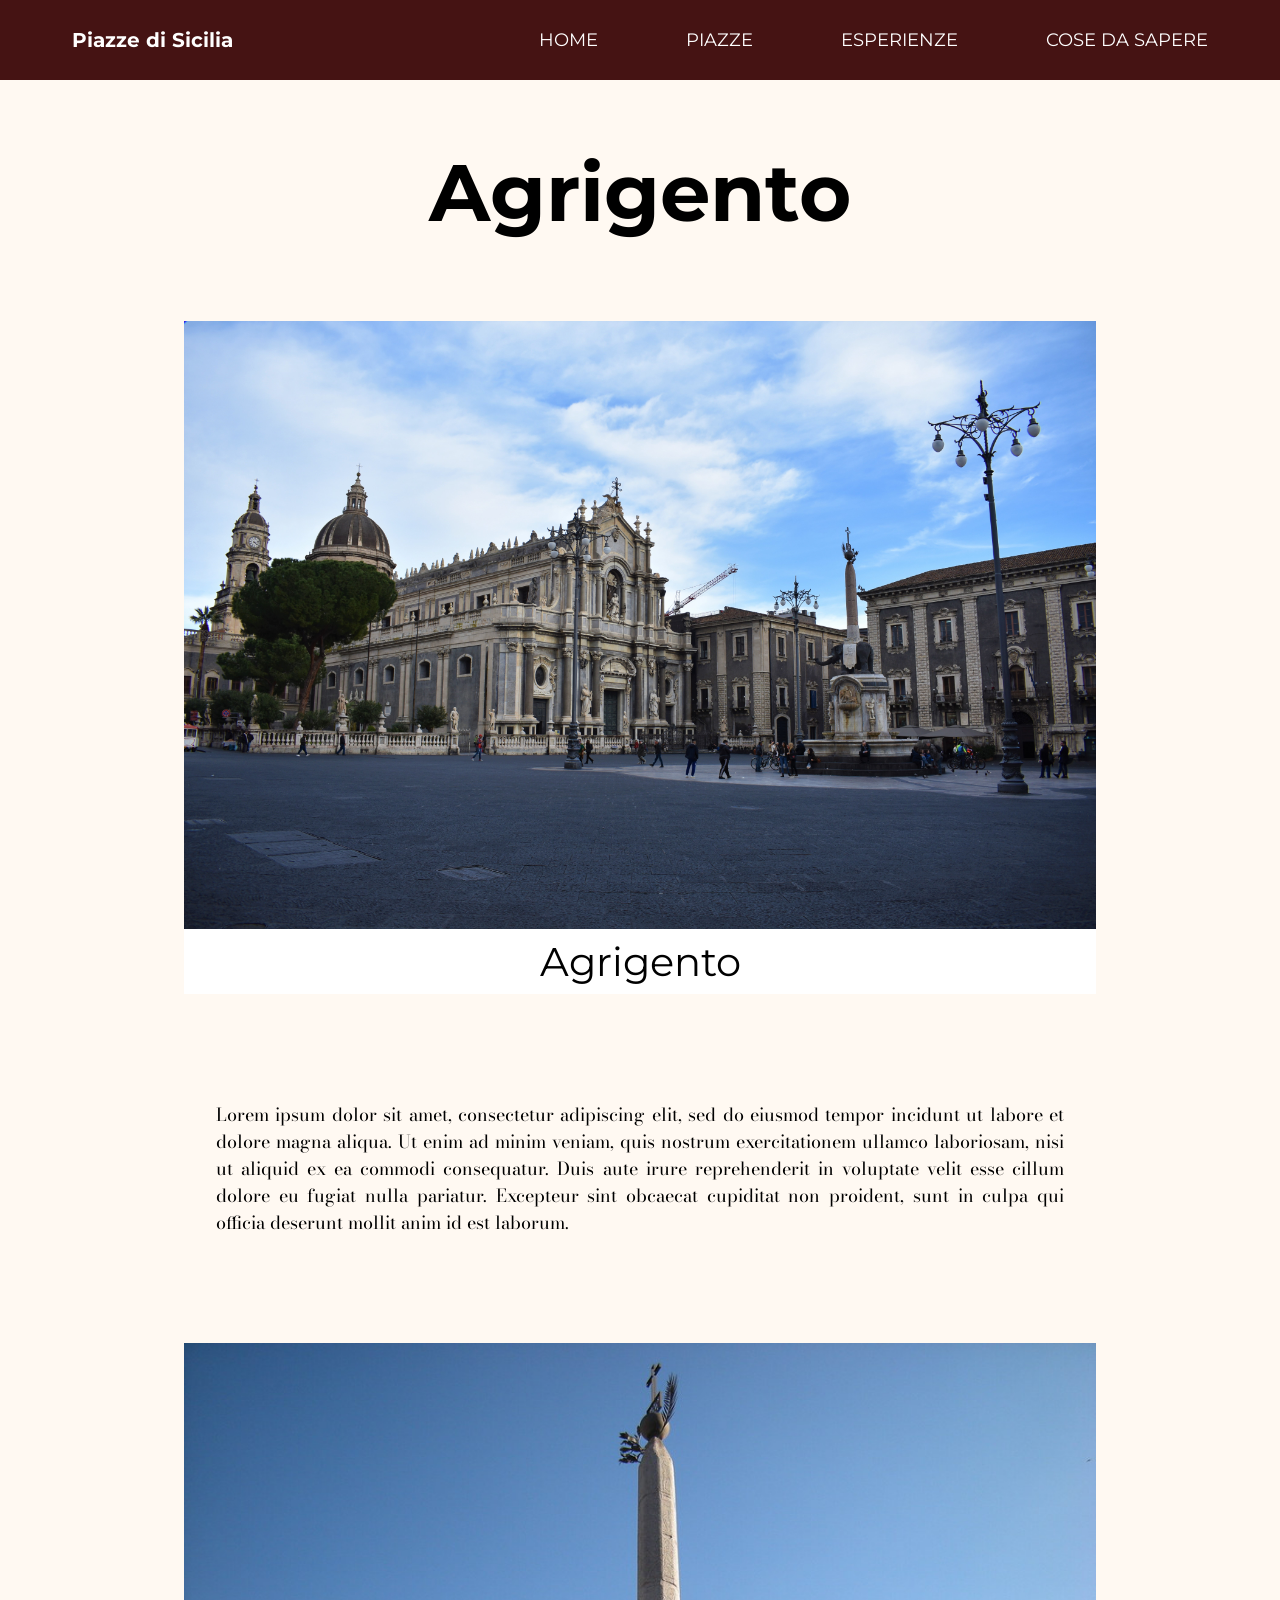
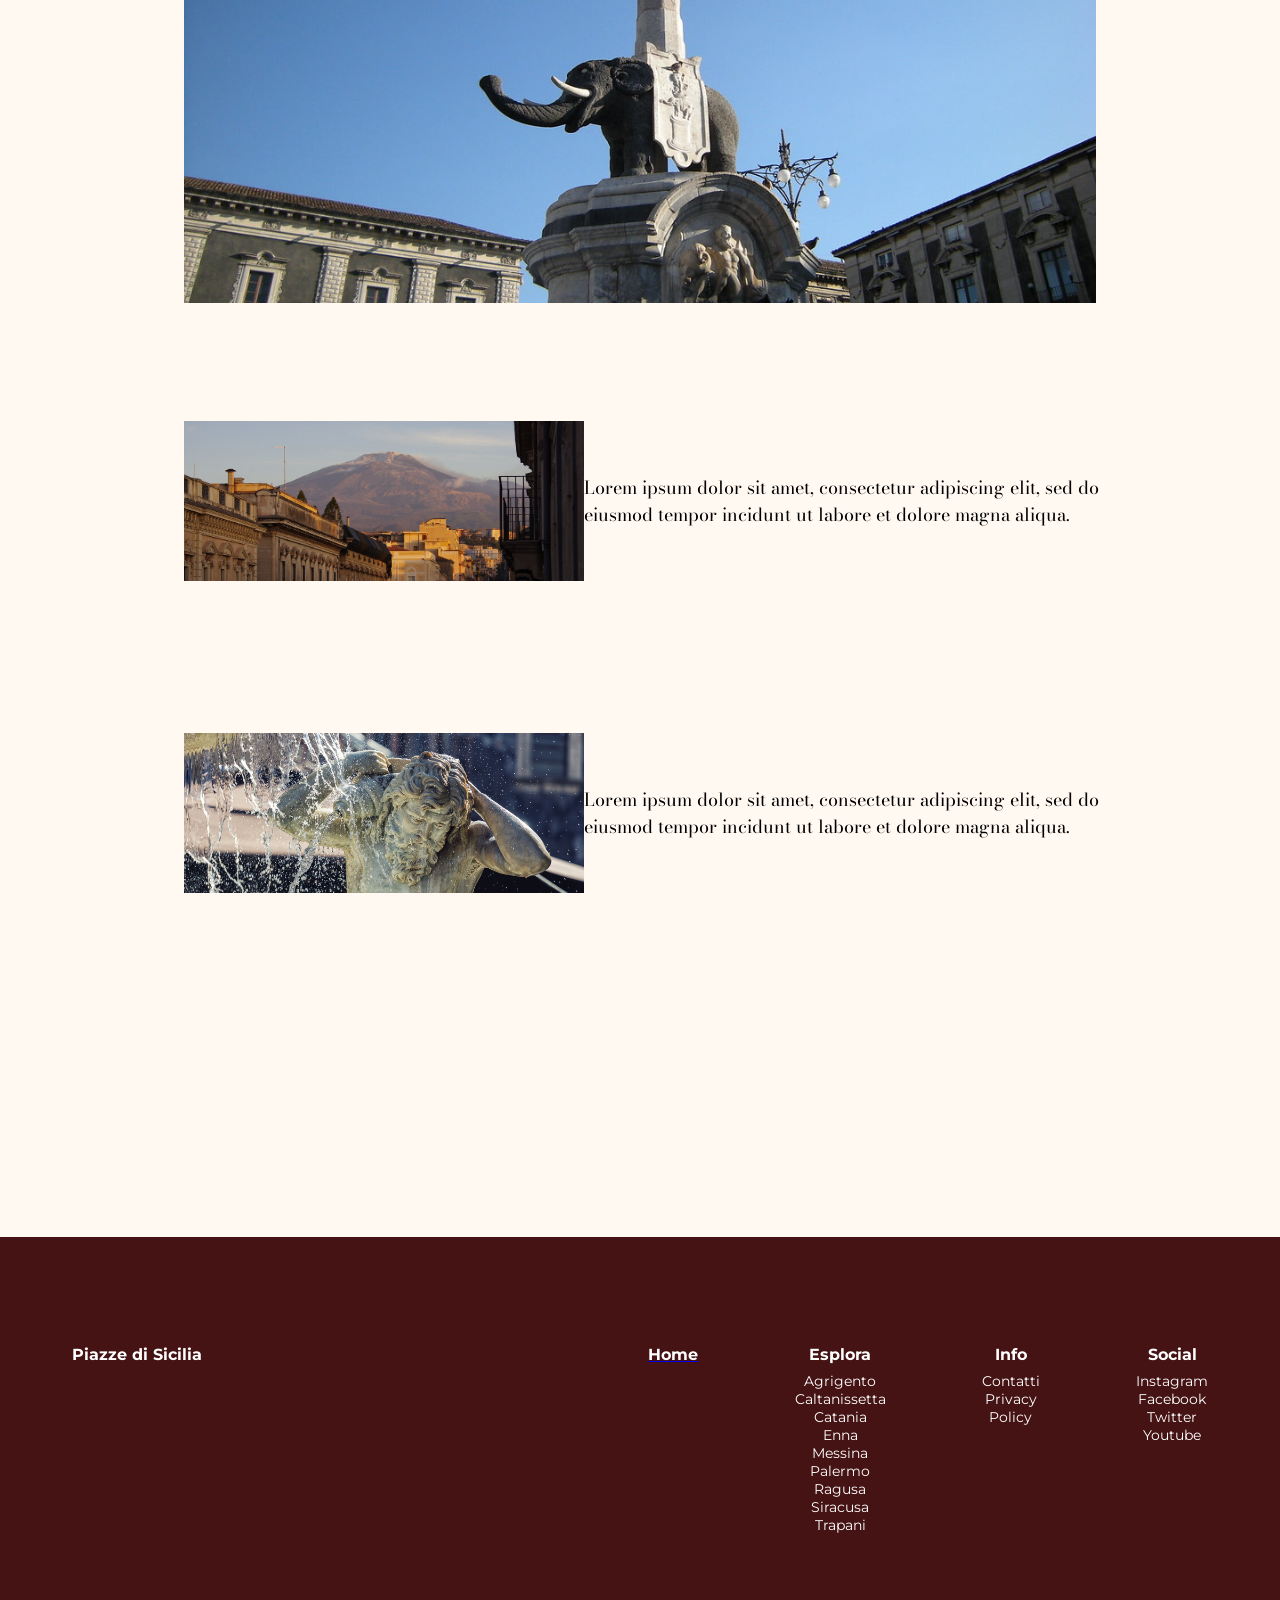
==== Agrigento.html @ 64ecc5dc "Initial commit" ====
<!DOCTYPE html>
<html lang="en">
<head>
    <meta charset="UTF-8">
    <meta name="viewport" content="width=device-width, initial-scale=1.0">
    <title>Esercizio</title>
    <link rel="stylesheet" href="css/style.css">
    <link rel="preconnect" href="https://fonts.googleapis.com">
    <link rel="preconnect" href="https://fonts.gstatic.com" crossorigin>
    <link href="https://fonts.googleapis.com/css2?family=Montserrat:ital,wght@0,100..900;1,100..900&display=swap" rel="stylesheet">
    <link rel="preconnect" href="https://fonts.googleapis.com">
    <link rel="preconnect" href="https://fonts.gstatic.com" crossorigin>
    <link href="https://fonts.googleapis.com/css2?family=Bodoni+Moda:ital,opsz,wght@0,6..96,400..900;1,6..96,400..900&family=Montserrat:ital,wght@0,100..900;1,100..900&display=swap" rel="stylesheet">
    
</nav>
</head>
<body>
    <header>
        <h6>Piazze di Sicilia</h6>
        <nav>
            <ul>
                <li><a href="">Home</a></li>
                <li><a href="Piazze.html">Piazze</a></li>
                <li><a href="Esperienze.html">Esperienze</a></li>
                <li><a href="Cose_da_sapere.html">Cose da sapere</a></li>
            </ul>
        </nav>
    </header>
    <main>
        <section class="titolohome">
            <h1>Agrigento</h1>
        </section>

        <section class="cardgrande">
            <div class="cardg">
                <img src="img/commons/catania/Piazza_Duomo_Catania_-_2020.jpg" alt="">
                <h3>Agrigento</h3>
            </div>
        </section>

        <section class="paragrafo">
            <div>
                <p>Lorem ipsum dolor sit amet, consectetur adipiscing elit, sed do eiusmod tempor incidunt ut labore et dolore magna aliqua. Ut enim ad minim veniam, quis nostrum exercitationem ullamco laboriosam, nisi ut aliquid ex ea commodi consequatur. Duis aute irure reprehenderit in voluptate velit esse cillum dolore eu fugiat nulla pariatur. Excepteur sint obcaecat cupiditat non proident, sunt in culpa qui officia deserunt mollit anim id est laborum.</p>
            </div>
        </section>

        <section class="fotogrande"> 
            <div class="fotog">
                <img src="img/commons/catania/3759137423_9257f991a6_b.jpg" alt="">
            </div>
        </section>

        

        <section class="content">
            <div class="piece">
                <div class="image-container">
                    <img src="img/commons/catania/8171803495_09d1ea9f90_b.jpg" alt="">
                </div>
                <p>Lorem ipsum dolor sit amet, consectetur adipiscing elit, sed do eiusmod tempor incidunt ut labore et dolore magna aliqua. </p>
            </div>
            <div class="piece">
                <div class="image-container">
                    <img src="img/commons/catania/Fontana_dell'Amenano_-_Dettaglio.jpg" alt="">
                </div>
                <p>Lorem ipsum dolor sit amet, consectetur adipiscing elit, sed do eiusmod tempor incidunt ut labore et dolore magna aliqua. </p>
            </div>
            
        </section>


         
        
        

    </main>
    

    <footer>
        <h5 class="title">Piazze di Sicilia</h5>
        
        <div class="footer-col">
         <a href="index.html"> <h5>Home</h5> </a>
        </div>
        
            <div class="footer-col">
            <h5>Esplora</h5>
            <ul>
                <li><a href="Agrigento.html">Agrigento</a></li>
                <li><a href="Caltanissetta.html">Caltanissetta</a></li>
                <li><a href="Catania.html">Catania</a></li>
                <li><a href="Enna.html">Enna</a></li>
                <li><a href="Messina.html">Messina</a></li>
                <li><a href="Palermo.html">Palermo</a></li>
                <li><a href="Ragusa.html">Ragusa</a></li>
                <li><a href="Siracusa.html">Siracusa</a></li>
                <li><a href="Trapani.html">Trapani</a></li>
                
            </ul>
            </div>

            <div class="footer-col">
            <h5>Info</h5>
            <ul>
                <li><a href="#">Contatti</a></li>
                <li><a href="#">Privacy</a></li>
                <li><a href="#">Policy</a></li>
                
            </ul>
            </div>

            <div class="footer-col">
            <h5>Social</h5>
            <ul>
                <li><a href="#">Instagram</a></li>
                <li><a href="#">Facebook</a></li>
                <li><a href="#">Twitter</a></li>
                <li><a href="#">Youtube</a></li>
            </ul>
            </div>
    </footer>
</body>
</html>
---- css/style.css ----
html {
		box-sizing: border-box; 
}

body{
    background-color: #FFF9F2;
    margin: 0;
    font-family: "Montserrat", sans-serif;
    font-optical-sizing: auto;
    font-style: normal;
}

h1, h2, h3, h4, h5, h6, p, ul, ol {
    margin: 0;
    padding: 0;
}

img {
    max-width: 100%;
    display: block;
}

.contenitore {
	max-width: 1100px; 
	margin: 0 auto; 
}

p{
  font-family: "Bodoni Moda", serif;
  font-weight: normal;
  font-size: 18px;
}

header{
    background-color: #451313;
    color: #ffffff;
    text-decoration: none;
    justify-content: space-between;
    display: flex;
    align-content: center;
    padding-right: 72px;
    text-transform: uppercase;
    font-size: 18px;
    height: 80px;
    
}

header h6 {
    padding-left: 72px;
    text-transform: none ;
    font-weight: bold;
    display:flex;
    align-items:center;
    font-size: 20px;
    
    
}


nav{
  display:flex;
  align-items:center;
  justify-content:space-between;
  
}

nav ul{
  display:flex;
  list-style:none;
  gap: 88px;
}

nav ul li a{
  text-decoration:none;
  color:#ffffff;
}

main{
  padding-left: 184px ;
  padding-right: 184px;
  padding-bottom: 172px ;
  max-width: 1100px; 

}


h1{
    max-width: 100%;
    margin: auto;
    font-weight: bold;
    font-size: 80px;
    text-align: center;
    padding-top: 64px;
    padding-bottom: 80px;
}




section.foto{
  display:flex;
  justify-content:center;
  padding-bottom: 172px;
}

.slider{
  width:1072px;
  height:560px;
  overflow:hidden;
}

.slides{
  display:flex;
  width:9648px; /* 1072 × 9 immagini */
  animation: slide 36s infinite; 
}

.slides img{
  width:1072px;
  height:560px;
  object-fit: cover;
}

@keyframes slide{
  0% {transform:translateX(0);}
  11.11% {transform:translateX(-1072px);}
  22.22% {transform:translateX(-2144px);}
  33.33% {transform:translateX(-3216px);}
  44.44% {transform:translateX(-4288px);}
  55.55% {transform:translateX(-5360px);}
  66.66% {transform:translateX(-6432px);}
  77.77% {transform:translateX(-7504px);}
  88.88% {transform:translateX(-8576px);}
  100% {transform:translateX(0);}
}

.info{
  display: flex;
  justify-content: space-between;
}
.btn-scopri {
    display: inline-block;
    padding: 14px 28px;
    background-color: #1ABECC; 
    color: #ffffff;            
    text-decoration: none;     
    text-transform: uppercase;
    font-weight: 300;
    font-size: 20px;
    letter-spacing: 1px;
    transition: all 0.3s ease; /* Rende il passaggio del mouse fluido */
    border: 2px solid #1ABECC;
    
}


.btn-scopri:hover {
    background-color: transparent;
    color: #1ABECC;
    font-weight: 500;
    
}

.info h1{
  font-size: 48px;
  padding-bottom: 32px;
}

h2 {
  font-size: 48px;
}

.grid{
  display: grid;
  grid-template-columns: 1fr 1fr;
  gap: 152px;
  margin: 0 auto;
  padding-top: 118px;
  padding-bottom: 172px ;
  
}

.card img{
  width: 480px;
  height: 240px;
  object-fit: cover;
}





h3{
  background-color: #FFF;
  font-size: 24px;
  font-weight: 400;
  font-size: 40px;
  margin: 0;
  padding: 8px;
  text-align: center;
  max-width: 480;
  
}
h3:hover{
  text-decoration-line: underline;
  color: #1ABECC;
}







.content{
  display: grid;
  grid-template-columns: 1fr;
  gap: 152px;
  margin: 0;
  padding-top: 118px;
  padding-bottom: 172px ;
  
}

.content img{
  width: 100%;
  height: 100%;
  object-fit: cover;
  height: 160px;
  width: 400px;
  
  
}

.piece{
  display: flex;
  justify-content: space-between;
  width: 100%;
  margin: 0 auto;
  
  
}

.piece p{
  width: 560px;
  height: 160px;
  align-content: center;
  
}


.image-container {
    width: 400px;
    height: 160px;
    background-color:#1ABECC;
    overflow: hidden;
    position: relative;
}

.image-container img {
    width: 100%;
    height: 100%;
    object-fit: cover;
    transition: opacity 0.4s ease;
    object-position:80% 20%;
}


.image-container:hover img {
    opacity: 0.5; 
}





h4:hover{
  text-decoration-line: underline;
  color: #1ABECC;
}

.icons{
  display: flex;
  gap: 152px;
  margin: 0 auto;
  padding-top: 32px;
  padding-bottom: 208px;
  

}
.block img{
  width: 100%;
  height: 100%;
  object-fit:contain;
  
  
}

.block{
  height: 240px;
  place-items: center;
  margin: auto;
  
}


.block h4 {
  width:176px;
  font-size: 20px;
  padding-bottom: 21px;
  text-align: center;
}

.block p{
  width: 176px;
  text-align: justify;
}





footer{
  margin: 0;
  text-align: center;
  background-color: #451313;
  text-decoration:none;
  color:#ffffff;
  font-family: "Montserrat", sans-serif;
  font-size: 14px;
  display: flex;
  align-items: center;
  justify-content: space-between;
  padding-top: 108px;
  padding-bottom: 208px;
  align-items: flex-start;
  padding-left: 72px ;
  padding-right: 72px;
  padding-bottom: 172px ;
  

}

.title{
  padding-right: 350px;
}
  
footer h5{
  font-size: 16px;
  font-weight: bold;
  padding-bottom: 8px;
  
  
}

 
 footer ul {
  list-style: none;
  
 } 

footer ul li a{
  color: #ffffff;
  text-decoration: none;
  list-style: none;
  gap: 88px;
  list-style: none;
  
  
}




h6:hover {
  text-decoration-color: #1ABECC;
  text-decoration-line: underline;
  color:#ffffff;
}

a:hover{
  text-decoration-color: #1ABECC;
  text-decoration-line: underline;
  color:#ffffff;
  
}







@media (max-width: 600px) {
    /* 1. Header: Mettiamo il titolo sopra il menu e riduciamo gli spazi */
    header {
        flex-direction: column;
        height: auto;
        padding: 20px;
        text-align: center;
    }
    
    h6{
      flex-direction: column;
        height: auto;
        padding: 20px;
        text-align: center;
        
    }

    nav{
      padding-top: 20px;
    }
    h1{
      font-size: 40px;
      
    }
    
    header h6 { padding: 0; margin-bottom: 15px; }
    
    nav ul { gap: 20px; justify-content: center; flex-wrap: wrap; }

    
    main {
        padding-left: 20px;
        padding-right: 20px;
    }

    /* 3. Slider: Riduciamo la dimensione per farlo entrare nello schermo */
      .slider{
  width: 500px;
  height: 240px;
  overflow:hidden;
}

.slides{
  display:flex;
  width:4500px; /* 1072 × 9 immagini */
  animation: slide 36s infinite; 
}

.slides img{
  width:500px;
  height:240px;
  object-fit: cover;
}

@keyframes slide{
  0% {transform:translateX(0);}
  11.11% {transform:translateX(-500px);}
  22.22% {transform:translateX(-1000px);}
  33.33% {transform:translateX(-1500px);}
  44.44% {transform:translateX(-2000px);}
  55.55% {transform:translateX(-2500px);}
  66.66% {transform:translateX(-3000px);}
  77.77% {transform:translateX(-3500px);}
  88.88% {transform:translateX(-4000px);}
  100% {transform:translateX(0);}
}


section.foto{
  display:flex;
  justify-content:center;
  padding-bottom: 88px;
}

    /* 4. Grid delle Card: Da 2 colonne a 1 colonna */
    .grid {
        grid-template-columns: 1fr;
        gap: 40px;
        padding: 40px 0;
        padding-bottom: 72px;
    }
    .card img { width: 100%; }

    /* 5. Sezione "Piece" (Immagine + Testo): Stack verticale */
    .piece {
        flex-direction: column;
        align-items: center;
        gap: 20px;
    }

    .piece p { 
      width: 100%; 
      height: auto; 
      text-align: justify; 
    }

    .image-container { 
      width: 100%; 
    }

    /* 6. Icons: Stack verticale */
    .icons {
        flex-direction: column;
        gap: 208px;
        padding-bottom: 72px;
    }

    /* 7. Footer: Stack verticale */
    footer {
        flex-direction: column;
        padding: 40px;
        gap: 30px;
        align-items: center;
    }
    .title { 
      padding-right: 0; 
    }

    .btn-scopri{
      padding: 8px;
      align-content: center;
      font-size: 12px;
      width: 148px;
      text-align: center;
      height: 20px;
      font-weight: 400;
      
      
    }

    .info{
      align-items: center;
    }

    .info h2{
      font-size: 24px;
    }
}



h2{
  padding-bottom: 0px;
}
.box{
  display: grid;
  grid-template-columns: 1fr 1fr 1fr;
  gap: 116px;
}

.container img{
  height: 280px;
  width: 280;
  object-fit: cover;
}


.gallery{
  display: grid;
  grid-template-columns: 1fr ;
  gap: 108px;
  margin: 0 auto;
  padding-top: 80px;
  padding-bottom: 172px ;
}



.photo img{
  width: 1072px;
  height: 440px;
  object-fit: cover;
}


.photo {
  width: 1072px;
}


.infoo h2{
padding-bottom: 80px;
}


.scatola{
  display: grid;
  grid-template-columns: 1fr 1fr ;
  gap: 116px;
  margin: 0 auto;
  padding-top: 80px;
  padding-bottom: 172px ;
  
}

.pezzi{
  width: 372px;
  
}

.pezzi img{
  width: 372px;
  height: 372px;
  object-fit: cover;
}





.halfcontent{
  display: grid;
  grid-template-columns: 1fr 1fr;
  gap: 152px;
  margin: 0;
  padding-top: 118px;
  padding-bottom: 172px ;
  
}

.halfcontent img{
  width: 100%;
  height: 100%;
  object-fit: cover;
  height: 160px;
  width: 200px;
  
  
}

.halfpiece{
  display: flex;
  justify-content: space-between;
  width: 100%;
  margin: 0 auto;
  width: 508px;
  
}

.halfpiece p{
  height: 160px;
  align-content: center;
  padding-left: 40px;
  }


  .iconsview{

  display: grid;
  grid-template-columns: 1fr;
  gap: 156px;
  margin: 0 auto;
  padding-top: 32px;
  padding-bottom: 172px;
  

}
.blockview img{
  width: 140px;
  object-fit:contain;
  
}



.blockview h4 {
  width:176px;
  font-size: 20px;
  padding-bottom: 24px;
  text-align: left;
}

.iconsview{
  max-width: 800px;      
    margin: 40px auto;
    
}



.lista{
  font-family: "Bodoni Moda", serif;
  font-weight: normal;
  font-size: 18px;
  text-align: justify;
  
}


.cardgrande{
  max-width: 1072px;
  align-items: center;
  align-content: center;
}

.cardg h3{
text-decoration: none;
text-decoration-line:none;
color: inherit;            
text-decoration: none;

}

.paragrafo{
  height: 221px;
  width: 848px;
 align-content: center;
 justify-content: center;
 text-align: justify;
 margin: 0 auto;
 padding-top: 64px;
 padding-bottom: 64px;
}

.fotog img{
  width: 1072px;
  height: 560px;
  align-items: center;
  align-content: center;
  object-fit: cover;
  object-position: top;
}

h5{
  text-decoration: none;
  color: white;
}
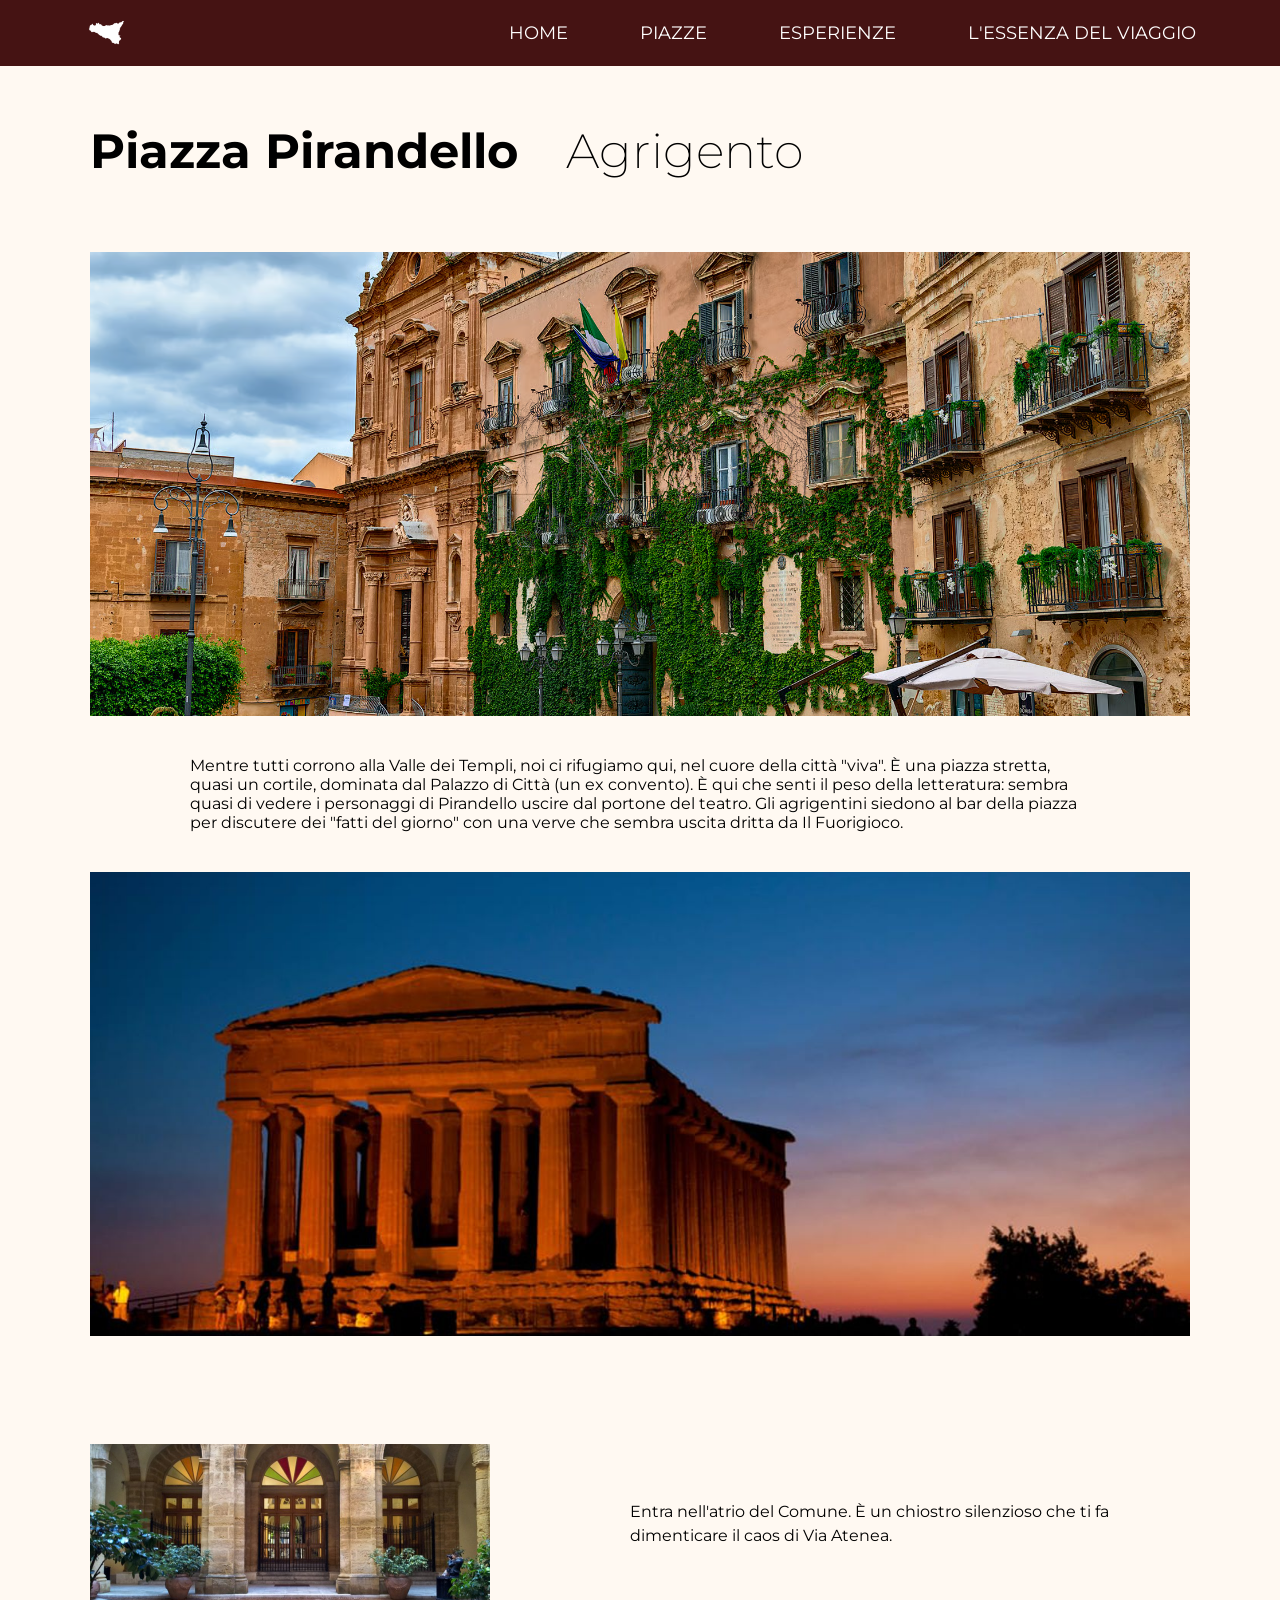
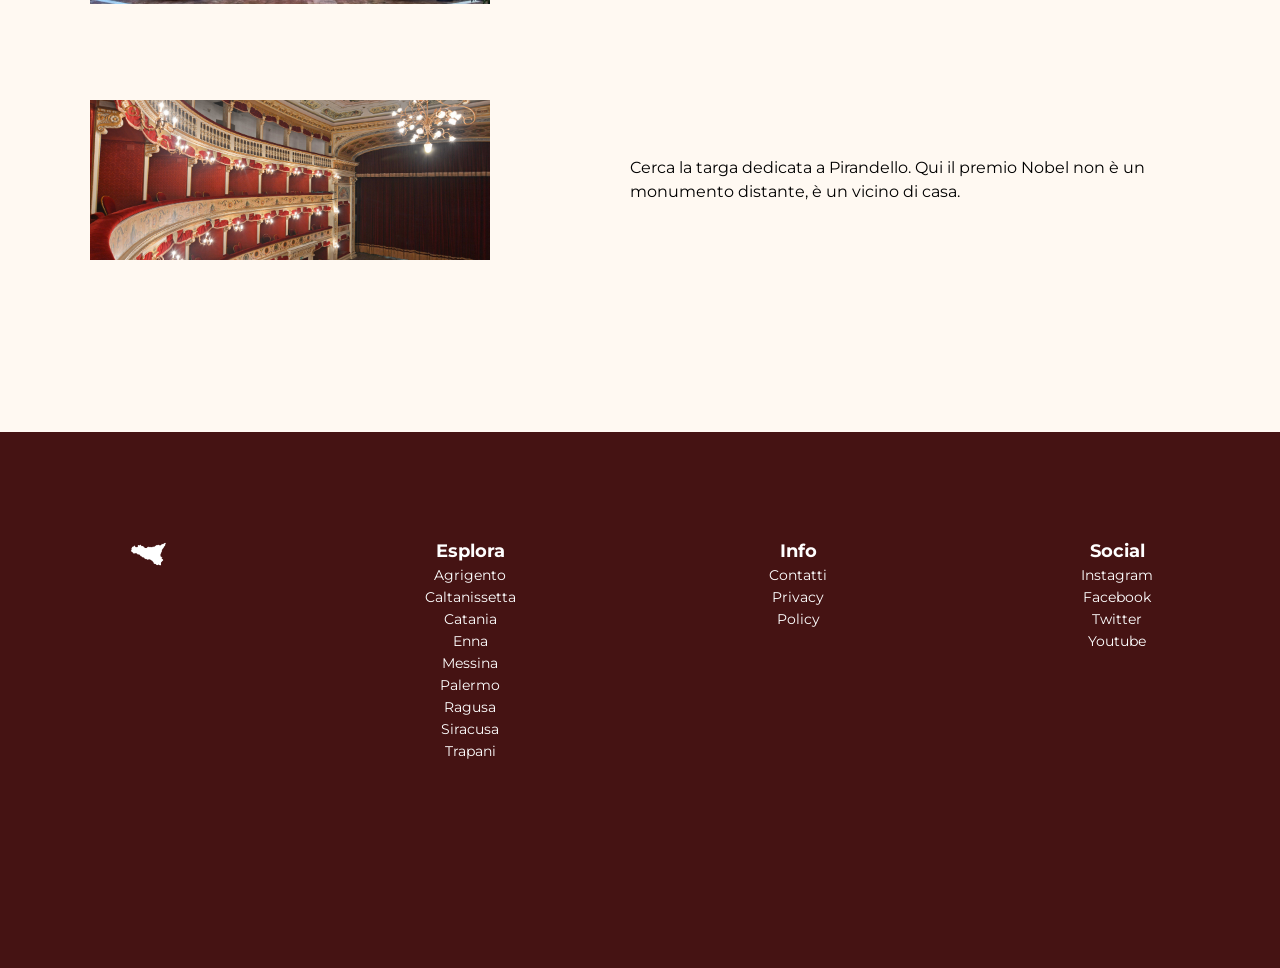
==== commit 9e467fac: "aggiorna" ====
--- a/Agrigento.html
+++ b/Agrigento.html
@@ -15,38 +15,50 @@
 </nav>
 </head>
 <body>
-    <header>
-        <h6>Piazze di Sicilia</h6>
-        <nav>
-            <ul>
-                <li><a href="">Home</a></li>
-                <li><a href="Piazze.html">Piazze</a></li>
-                <li><a href="Esperienze.html">Esperienze</a></li>
-                <li><a href="Cose_da_sapere.html">Cose da sapere</a></li>
-            </ul>
+  <header>
+        
+         <nav>
+        <ul class="navcontainer">
+            <li class="navgroup headertop">
+                <a href="index.html" class="logobox">
+                    <img src="img/icons/sicilia-mappa-regione-d-italia-illustrazione-vettoriale_601298-6686.jpg 1.png" alt="Logo">
+                </a>
+                <div class="lix">
+                    <a href="index.html">Home</a>
+                    <a href="Piazze.html">Piazze</a>
+                </div>
+            </li>
+
+            <li class="navgroup headerbottom">
+                <a href="Esperienze.html">Esperienze</a>
+                <a href="L'essenza_del_viaggio.html">L'essenza del viaggio</a>
+            </li>
+        </ul>
         </nav>
     </header>
+
     <main>
         <section class="titolohome">
-            <h1>Agrigento</h1>
+            <div class="princ"> <h3>Piazza Pirandello</h3> </div>
+            <div class="second"> <h3>Agrigento</h3> </div>
         </section>
 
         <section class="cardgrande">
             <div class="cardg">
-                <img src="img/commons/catania/Piazza_Duomo_Catania_-_2020.jpg" alt="">
-                <h3>Agrigento</h3>
+                <img src="img/private/agrigento/piazza-pirandello-italy.avif" alt="">
+                
             </div>
         </section>
 
         <section class="paragrafo">
             <div>
-                <p>Lorem ipsum dolor sit amet, consectetur adipiscing elit, sed do eiusmod tempor incidunt ut labore et dolore magna aliqua. Ut enim ad minim veniam, quis nostrum exercitationem ullamco laboriosam, nisi ut aliquid ex ea commodi consequatur. Duis aute irure reprehenderit in voluptate velit esse cillum dolore eu fugiat nulla pariatur. Excepteur sint obcaecat cupiditat non proident, sunt in culpa qui officia deserunt mollit anim id est laborum.</p>
+                <p> Mentre tutti corrono alla Valle dei Templi, noi ci rifugiamo qui, nel cuore della città "viva". È una piazza stretta, quasi un cortile, dominata dal Palazzo di Città (un ex convento). È qui che senti il peso della letteratura: sembra quasi di vedere i personaggi di Pirandello uscire dal portone del teatro. Gli agrigentini siedono al bar della piazza per discutere dei "fatti del giorno" con una verve che sembra uscita dritta da Il Fuorigioco.</p>
             </div>
         </section>
 
         <section class="fotogrande"> 
             <div class="fotog">
-                <img src="img/commons/catania/3759137423_9257f991a6_b.jpg" alt="">
+                <img src="img/private/agrigento/agrigentovalledeitempli145-U25515726515RsU-1440x752@IlSole24Ore-Web.jpg" alt="">
             </div>
         </section>
 
@@ -55,15 +67,15 @@
         <section class="content">
             <div class="piece">
                 <div class="image-container">
-                    <img src="img/commons/catania/8171803495_09d1ea9f90_b.jpg" alt="">
+                    <img src="img/private/agrigento/gy90k_Agrigento IngressoTeatro Pirandello.jpg" alt="">
                 </div>
-                <p>Lorem ipsum dolor sit amet, consectetur adipiscing elit, sed do eiusmod tempor incidunt ut labore et dolore magna aliqua. </p>
+                <p>Entra nell'atrio del Comune. È un chiostro silenzioso che ti fa dimenticare il caos di Via Atenea. </p>
             </div>
             <div class="piece">
                 <div class="image-container">
-                    <img src="img/commons/catania/Fontana_dell'Amenano_-_Dettaglio.jpg" alt="">
+                    <img src="img/private/agrigento/DSC_5040-Teatro-Pirandello.jpg" alt="">
                 </div>
-                <p>Lorem ipsum dolor sit amet, consectetur adipiscing elit, sed do eiusmod tempor incidunt ut labore et dolore magna aliqua. </p>
+                <p>Cerca la targa dedicata a Pirandello. Qui il premio Nobel non è un monumento distante, è un vicino di casa. </p>
             </div>
             
         </section>
@@ -76,14 +88,14 @@
     </main>
     
 
-    <footer>
-        <h5 class="title">Piazze di Sicilia</h5>
+     <footer>
+       
         
-        <div class="footer-col">
-         <a href="index.html"> <h5>Home</h5> </a>
+        <div class="footercol">
+        <a href="index.html"> <img src="img/icons/sicilia-mappa-regione-d-italia-illustrazione-vettoriale_601298-6686.jpg 1.png" alt=""></a>
         </div>
         
-            <div class="footer-col">
+            <div class="footercol">
             <h5>Esplora</h5>
             <ul>
                 <li><a href="Agrigento.html">Agrigento</a></li>
@@ -99,7 +111,7 @@
             </ul>
             </div>
 
-            <div class="footer-col">
+            <div class="footercol">
             <h5>Info</h5>
             <ul>
                 <li><a href="#">Contatti</a></li>
@@ -109,7 +121,7 @@
             </ul>
             </div>
 
-            <div class="footer-col">
+            <div class="footercol">
             <h5>Social</h5>
             <ul>
                 <li><a href="#">Instagram</a></li>
--- a/css/style.css
+++ b/css/style.css
@@ -1,14 +1,19 @@
+     
+
 html {
 		box-sizing: border-box; 
+    overscroll-behavior: none;
+    font-family: "Montserrat", sans-serif;
 }
 
 body{
     background-color: #FFF9F2;
     margin: 0;
-    font-family: "Montserrat", sans-serif;
     font-optical-sizing: auto;
     font-style: normal;
 }
+
+
 
 h1, h2, h3, h4, h5, h6, p, ul, ol {
     margin: 0;
@@ -26,61 +31,95 @@
 }
 
 p{
-  font-family: "Bodoni Moda", serif;
   font-weight: normal;
-  font-size: 18px;
+  font-size: 16px;
 }
 
 header{
-    background-color: #451313;
-    color: #ffffff;
-    text-decoration: none;
+   text-align: center;
+  background-color: #451313;
+  text-decoration:none;
+  color:#ffffff;
+  display: flex;
+  align-items: center;
+  justify-content: space-around;
+  margin: 0 auto;
+  padding: 18px;
+  position: sticky;
+  
+}
+
+.logobox{
+   margin-right: 308px;
+}
+
+.navcontainer {
+    display: flex;
+    align-items: center;
     justify-content: space-between;
+    list-style: none;
+    padding: 0;
+    gap: 72px;
+}
+
+.navgroup {
     display: flex;
-    align-content: center;
-    padding-right: 72px;
-    text-transform: uppercase;
-    font-size: 18px;
-    height: 80px;
-    
-}
-
-header h6 {
-    padding-left: 72px;
-    text-transform: none ;
-    font-weight: bold;
-    display:flex;
-    align-items:center;
-    font-size: 20px;
-    
-    
-}
-
-
-nav{
-  display:flex;
-  align-items:center;
-  justify-content:space-between;
-  
-}
-
-nav ul{
-  display:flex;
-  list-style:none;
-  gap: 88px;
+    align-items: center;
+    gap: 72px;
+}
+
+
+
+
+.lix{
+  display: flex;
+  gap: 72px;
 }
 
 nav ul li a{
   text-decoration:none;
   color:#ffffff;
-}
+  text-transform: uppercase;
+  font-size: 18px;
+  
+}
+
+header img{
+  width: 44px;
+  object-fit: contain;
+  
+}
+
+.logobox img{
+  gap: 356px;
+}
+
+header .logobox img {
+    width: 44px; 
+    height: auto;
+    
+}
+
+header .logobox:hover img {
+    
+    filter: brightness(0) invert(72%) sepia(85%) saturate(345%) hue-rotate(135deg) brightness(91%) contrast(88%);
+    cursor: pointer;
+}
+
+
+
+
 
 main{
-  padding-left: 184px ;
-  padding-right: 184px;
-  padding-bottom: 172px ;
+  margin: auto;
   max-width: 1100px; 
 
+}
+
+
+.titolohome{
+  padding-top: 56px;
+  padding-bottom: 72px;
 }
 
 
@@ -88,10 +127,10 @@
     max-width: 100%;
     margin: auto;
     font-weight: bold;
-    font-size: 80px;
+    font-size: 64px;
     text-align: center;
-    padding-top: 64px;
-    padding-bottom: 80px;
+    
+
 }
 
 
@@ -100,37 +139,37 @@
 section.foto{
   display:flex;
   justify-content:center;
-  padding-bottom: 172px;
+  padding-bottom: 108px;
 }
 
 .slider{
-  width:1072px;
-  height:560px;
+  width:1100px;
+  height:464px;
   overflow:hidden;
 }
 
 .slides{
   display:flex;
-  width:9648px; /* 1072 × 9 immagini */
+  width:9900px; /* 1072 × 9 immagini */
   animation: slide 36s infinite; 
 }
 
 .slides img{
-  width:1072px;
-  height:560px;
+  width:1100px;
+  height:464px;
   object-fit: cover;
 }
 
 @keyframes slide{
   0% {transform:translateX(0);}
-  11.11% {transform:translateX(-1072px);}
-  22.22% {transform:translateX(-2144px);}
-  33.33% {transform:translateX(-3216px);}
-  44.44% {transform:translateX(-4288px);}
-  55.55% {transform:translateX(-5360px);}
-  66.66% {transform:translateX(-6432px);}
-  77.77% {transform:translateX(-7504px);}
-  88.88% {transform:translateX(-8576px);}
+  11.11% {transform:translateX(-1100px);}
+  22.22% {transform:translateX(-2200px);}
+  33.33% {transform:translateX(-3300px);}
+  44.44% {transform:translateX(-4400px);}
+  55.55% {transform:translateX(-5500px);}
+  66.66% {transform:translateX(-6600px);}
+  77.77% {transform:translateX(-7700px);}
+  88.88% {transform:translateX(-8800px);}
   100% {transform:translateX(0);}
 }
 
@@ -138,6 +177,9 @@
   display: flex;
   justify-content: space-between;
 }
+
+/*piazze*/
+
 .btn-scopri {
     display: inline-block;
     padding: 14px 28px;
@@ -146,7 +188,7 @@
     text-decoration: none;     
     text-transform: uppercase;
     font-weight: 300;
-    font-size: 20px;
+    font-size: 18px;
     letter-spacing: 1px;
     transition: all 0.3s ease; /* Rende il passaggio del mouse fluido */
     border: 2px solid #1ABECC;
@@ -161,63 +203,64 @@
     
 }
 
-.info h1{
-  font-size: 48px;
-  padding-bottom: 32px;
-}
+
 
 h2 {
-  font-size: 48px;
+  font-size: 40px;
 }
 
 .grid{
   display: grid;
   grid-template-columns: 1fr 1fr;
-  gap: 152px;
+  gap: 108px;
   margin: 0 auto;
-  padding-top: 118px;
+  padding-top: 88px;
   padding-bottom: 172px ;
   
 }
 
 .card img{
-  width: 480px;
+  width: 500px;
   height: 240px;
   object-fit: cover;
 }
 
 
 
-
-
-h3{
+.card a{
+  color: black;
+  text-decoration: none;
+  text-decoration-line: none;
+}
+
+.card p{
   background-color: #FFF;
-  font-size: 24px;
+  font-size: 20px;
   font-weight: 400;
-  font-size: 40px;
   margin: 0;
-  padding: 8px;
+  padding: 24px 0px;
   text-align: center;
-  max-width: 480;
-  
-}
-h3:hover{
+  max-width: 500px;
+  
+  
+  
+}
+
+.card p:hover{
   text-decoration-line: underline;
   color: #1ABECC;
 }
 
 
 
-
-
-
+/*esperinze*/
 
 .content{
   display: grid;
   grid-template-columns: 1fr;
-  gap: 152px;
+  gap: 96px;
   margin: 0;
-  padding-top: 118px;
+  padding-top: 108px;
   padding-bottom: 172px ;
   
 }
@@ -250,7 +293,8 @@
 
 
 .image-container {
-    width: 400px;
+    max-width: 400px;
+    width: 100%;
     height: 160px;
     background-color:#1ABECC;
     overflow: hidden;
@@ -258,15 +302,14 @@
 }
 
 .image-container img {
-    width: 100%;
-    height: 100%;
+    
     object-fit: cover;
     transition: opacity 0.4s ease;
-    object-position:80% 20%;
-}
-
-
-.image-container:hover img {
+    
+}
+
+
+#hero-index:hover img {
     opacity: 0.5; 
 }
 
@@ -274,46 +317,81 @@
 
 
 
-h4:hover{
+.infotitle a{
+  color: black;
+  text-decoration: none;
+  text-decoration-line: none;
+}
+
+
+.infotitle {
+    text-align: center;
+    padding: 32px 0px;
+    
+}
+
+.infotitle h1 {
+    color: #1ABECC; 
+    font-size: 40px;
+    text-transform: uppercase;
+    letter-spacing: 2px;
+    margin-bottom: 12px;
+}
+
+.infotitle p {
+    color: #1ABECC;
+    font-size: 18px;
+    font-style: italic;
+    opacity: 0.8;
+}
+
+.infotitle h1:hover{
   text-decoration-line: underline;
   color: #1ABECC;
 }
 
 .icons{
   display: flex;
-  gap: 152px;
+  justify-content: center;
+  gap: 80px;
   margin: 0 auto;
   padding-top: 32px;
   padding-bottom: 208px;
-  
-
-}
+  max-width: 1100px;
+
+}
+
 .block img{
-  width: 100%;
-  height: 100%;
-  object-fit:contain;
+  width: 100px;
+  padding-bottom: 24px;
+  object-fit: cover;
   
   
 }
 
 .block{
-  height: 240px;
+  height: 100px;
   place-items: center;
-  margin: auto;
-  
-}
+  margin: 0 auto;
+  padding-bottom: 172px; 
+
+  
+}
+
+
 
 
 .block h4 {
   width:176px;
   font-size: 20px;
-  padding-bottom: 21px;
+  padding-bottom: 24px;
   text-align: center;
 }
 
 .block p{
-  width: 176px;
-  text-align: justify;
+  width: 248px;
+  text-align: center;
+  line-height: 1.5;
 }
 
 
@@ -321,62 +399,84 @@
 
 
 footer{
-  margin: 0;
   text-align: center;
   background-color: #451313;
   text-decoration:none;
   color:#ffffff;
-  font-family: "Montserrat", sans-serif;
+  
   font-size: 14px;
   display: flex;
   align-items: center;
-  justify-content: space-between;
+  justify-content: space-around;
   padding-top: 108px;
   padding-bottom: 208px;
   align-items: flex-start;
-  padding-left: 72px ;
-  padding-right: 72px;
-  padding-bottom: 172px ;
-  
-
-}
-
-.title{
-  padding-right: 350px;
-}
-  
+  margin: 0 auto;
+  
+  
+
+}
+
+
+
 footer h5{
-  font-size: 16px;
-  font-weight: bold;
-  padding-bottom: 8px;
-  
-  
-}
-
+  font-size: 18px;
+  padding-bottom: 4px;
+  
+}
+
+h5{
+  text-decoration: none;
+  color: white;
+}
  
- footer ul {
-  list-style: none;
-  
- } 
+footer ul {
+list-style: none;
+  
+} 
 
 footer ul li a{
   color: #ffffff;
   text-decoration: none;
   list-style: none;
-  gap: 88px;
-  list-style: none;
-  
-  
-}
-
-
-
-
-h6:hover {
-  text-decoration-color: #1ABECC;
-  text-decoration-line: underline;
-  color:#ffffff;
-}
+  
+}
+
+
+footer img{
+  width: 64px;
+  object-fit: cover;
+}
+
+
+.footercol ul {
+    display: flex;
+    flex-direction: column; 
+    gap: 4px;              
+    list-style: none;      
+    padding: 0;
+}
+
+.footercol img{
+  gap: 356px;
+}
+
+.footercol img {
+    width: 44px; 
+    height: auto;
+    
+}
+
+.footercol:hover img {
+    
+    filter: brightness(0) invert(72%) sepia(85%) saturate(345%) hue-rotate(135deg) brightness(91%) contrast(88%);
+    cursor: pointer;
+}
+
+
+
+
+
 
 a:hover{
   text-decoration-color: #1ABECC;
@@ -388,157 +488,67 @@
 
 
 
-
-
-
-@media (max-width: 600px) {
-    /* 1. Header: Mettiamo il titolo sopra il menu e riduciamo gli spazi */
-    header {
-        flex-direction: column;
-        height: auto;
-        padding: 20px;
-        text-align: center;
-    }
-    
-    h6{
-      flex-direction: column;
-        height: auto;
-        padding: 20px;
-        text-align: center;
-        
-    }
-
-    nav{
-      padding-top: 20px;
-    }
-    h1{
-      font-size: 40px;
-      
-    }
-    
-    header h6 { padding: 0; margin-bottom: 15px; }
-    
-    nav ul { gap: 20px; justify-content: center; flex-wrap: wrap; }
-
-    
-    main {
-        padding-left: 20px;
-        padding-right: 20px;
-    }
-
-    /* 3. Slider: Riduciamo la dimensione per farlo entrare nello schermo */
-      .slider{
-  width: 500px;
-  height: 240px;
-  overflow:hidden;
-}
-
-.slides{
-  display:flex;
-  width:4500px; /* 1072 × 9 immagini */
-  animation: slide 36s infinite; 
-}
-
-.slides img{
-  width:500px;
-  height:240px;
+ /*PAGINA PIAZZE*/         
+
+h2{ 
+  padding-bottom: 0px; 
+}
+
+
+
+
+
+.gallery{
+  display: grid;
+  grid-template-columns: 1fr ;
+  gap: 80px;
+  margin: 0 auto;
+  padding-top: 80px;
+  padding-bottom: 172px ;
+}
+
+.photo{
+  width: 1072px;
+  
+}
+
+.photo a{
+color: black;
+  text-decoration: none;
+  text-decoration-line: none;
+}
+
+.photo img{
+  width: 1072px;
+  height: 440px;
   object-fit: cover;
 }
 
-@keyframes slide{
-  0% {transform:translateX(0);}
-  11.11% {transform:translateX(-500px);}
-  22.22% {transform:translateX(-1000px);}
-  33.33% {transform:translateX(-1500px);}
-  44.44% {transform:translateX(-2000px);}
-  55.55% {transform:translateX(-2500px);}
-  66.66% {transform:translateX(-3000px);}
-  77.77% {transform:translateX(-3500px);}
-  88.88% {transform:translateX(-4000px);}
-  100% {transform:translateX(0);}
-}
-
-
-section.foto{
-  display:flex;
-  justify-content:center;
-  padding-bottom: 88px;
-}
-
-    /* 4. Grid delle Card: Da 2 colonne a 1 colonna */
-    .grid {
-        grid-template-columns: 1fr;
-        gap: 40px;
-        padding: 40px 0;
-        padding-bottom: 72px;
-    }
-    .card img { width: 100%; }
-
-    /* 5. Sezione "Piece" (Immagine + Testo): Stack verticale */
-    .piece {
-        flex-direction: column;
-        align-items: center;
-        gap: 20px;
-    }
-
-    .piece p { 
-      width: 100%; 
-      height: auto; 
-      text-align: justify; 
-    }
-
-    .image-container { 
-      width: 100%; 
-    }
-
-    /* 6. Icons: Stack verticale */
-    .icons {
-        flex-direction: column;
-        gap: 208px;
-        padding-bottom: 72px;
-    }
-
-    /* 7. Footer: Stack verticale */
-    footer {
-        flex-direction: column;
-        padding: 40px;
-        gap: 30px;
-        align-items: center;
-    }
-    .title { 
-      padding-right: 0; 
-    }
-
-    .btn-scopri{
-      padding: 8px;
-      align-content: center;
-      font-size: 12px;
-      width: 148px;
-      text-align: center;
-      height: 20px;
-      font-weight: 400;
-      
-      
-    }
-
-    .info{
-      align-items: center;
-    }
-
-    .info h2{
-      font-size: 24px;
-    }
-}
-
-
-
-h2{
-  padding-bottom: 0px;
-}
+
+.photo p{
+  text-transform: uppercase;
+  letter-spacing: 2px;
+  font-size: 24px;
+  font-weight: 500;
+  margin: 0;
+  padding: 16px 8px;
+  text-align: end;
+   
+  
+}
+
+.photo p:hover{
+  text-decoration-line: underline;
+  color: #1ABECC;
+}
+
+
 .box{
+  padding-top: 108px;
   display: grid;
   grid-template-columns: 1fr 1fr 1fr;
   gap: 116px;
+  padding-bottom: 208px;
 }
 
 .container img{
@@ -547,177 +557,708 @@
   object-fit: cover;
 }
 
-
-.gallery{
+.container a {
+  color: black;
+  text-decoration: none;
+  text-decoration-line: none;
+}
+
+.container p{
+  text-transform: uppercase;
+  letter-spacing: 2px;
+  font-size: 18px;
+  font-weight: 500;
+  margin: 0;
+  padding: 16px 8px;
+  text-align: end;
+  max-width: 480;
+}
+
+.container p:hover{
+  text-decoration-line: underline;
+  color: #1ABECC;
+}
+
+
+
+
+
+
+/*PAGINA ESPERIENZE*/
+
+
+
+.halfcontent {
   display: grid;
-  grid-template-columns: 1fr ;
-  gap: 108px;
+  grid-template-columns: 1fr 1fr; 
+  gap: 88px 118px; 
   margin: 0 auto;
-  padding-top: 80px;
-  padding-bottom: 172px ;
-}
-
-
-
-.photo img{
-  width: 1072px;
-  height: 440px;
+  max-width: 1100px; 
+  padding-top: 108px;
+  padding-bottom: 208px;
+}
+
+.halfpiece {
+  display: flex;
+  align-items: flex-start; 
+  gap: 24px; 
+}
+
+.halfcontent img {
+  max-width: 200px; 
+  height: 160px;     
   object-fit: cover;
-}
-
-
-.photo {
-  width: 1072px;
-}
-
-
-.infoo h2{
-padding-bottom: 80px;
-}
-
-
-.scatola{
-  display: grid;
-  grid-template-columns: 1fr 1fr ;
-  gap: 116px;
-  margin: 0 auto;
-  padding-top: 80px;
-  padding-bottom: 172px ;
-  
-}
-
-.pezzi{
-  width: 372px;
-  
-}
-
-.pezzi img{
-  width: 372px;
-  height: 372px;
-  object-fit: cover;
-}
-
-
-
-
-
-.halfcontent{
-  display: grid;
-  grid-template-columns: 1fr 1fr;
-  gap: 152px;
-  margin: 0;
-  padding-top: 118px;
-  padding-bottom: 172px ;
-  
-}
-
-.halfcontent img{
-  width: 100%;
-  height: 100%;
-  object-fit: cover;
-  height: 160px;
-  width: 200px;
-  
-  
-}
-
-.halfpiece{
-  display: flex;
-  justify-content: space-between;
-  width: 100%;
-  margin: 0 auto;
-  width: 508px;
-  
-}
-
-.halfpiece p{
-  height: 160px;
-  align-content: center;
-  padding-left: 40px;
-  }
-
-
-  .iconsview{
-
-  display: grid;
-  grid-template-columns: 1fr;
-  gap: 156px;
-  margin: 0 auto;
-  padding-top: 32px;
-  padding-bottom: 172px;
-  
-
-}
-.blockview img{
-  width: 140px;
-  object-fit:contain;
-  
-}
-
-
+  
+}
+
+.halfpiece p {
+  margin: 0; 
+  text-align: left; 
+  line-height: 1.6;
+}
+
+.piece p{
+  line-height: 1.5;
+}
+
+
+
+
+
+
+/*PAGINA VIAGGIO*/
+
+
+.tit-viag h1 {
+    color: #1ABECC; 
+    margin-bottom: 12px;
+}
+
+.tit-viag p {
+    color: #1ABECC;
+    font-size: 18px;
+    font-style: italic;
+    opacity: 0.8;
+}
+.tit-viag{
+ text-align: center;
+    padding-top: 56px;
+    
+}
+
+ .blockview img {
+    width: 100px;
+    padding-bottom: 18px;
+    object-fit: cover;
+   filter: brightness(0) saturate(100%) invert(83%) sepia(30%) saturate(1105%) hue-rotate(134deg) brightness(91%) contrast(91%);
+}
+
+
+.iconsview {
+    max-width: 1100px;
+    padding-top: 40px;
+    display: grid;
+    grid-template-columns: 1fr;
+    gap: 48px;
+    padding-bottom: 208px;
+}
 
 .blockview h4 {
-  width:176px;
-  font-size: 20px;
-  padding-bottom: 24px;
-  text-align: left;
-}
-
-.iconsview{
-  max-width: 800px;      
-    margin: 40px auto;
-    
-}
-
-
-
-.lista{
-  font-family: "Bodoni Moda", serif;
-  font-weight: normal;
-  font-size: 18px;
-  text-align: justify;
-  
-}
-
+    padding-top: 8px;
+    font-size: 24px;
+    padding-bottom: 24px;
+    text-align: left;
+}
+
+.lista {
+    
+    font-size: 16px;
+    line-height: 1.6;
+}
+
+ul.lista{
+    list-style-type:disc; 
+
+}
+
+.lista li { 
+  margin-bottom: 12px; 
+  text-align: left; 
+  color: #000000;
+}
+
+.lista li::marker {
+    color: #1ABECC; 
+    font-size: 1.4em;  
+}
+
+
+
+
+
+
+
+
+
+
+
+
+
+
+
+
+
+
+/*PAGINA PIAZZA SINGOLA*/
 
 .cardgrande{
-  max-width: 1072px;
+  max-width: 1100px;
   align-items: center;
   align-content: center;
 }
 
 .cardg h3{
-text-decoration: none;
-text-decoration-line:none;
-color: inherit;            
-text-decoration: none;
-
-}
-
-.paragrafo{
-  height: 221px;
-  width: 848px;
- align-content: center;
- justify-content: center;
- text-align: justify;
- margin: 0 auto;
- padding-top: 64px;
- padding-bottom: 64px;
-}
-
-.fotog img{
-  width: 1072px;
-  height: 560px;
+ text-decoration: none;
+ text-decoration-line:none;
+ color: inherit;            
+ text-decoration: none;
+}
+
+.cardg img{
+  width: 1100px;
+  height: 464px;
   align-items: center;
   align-content: center;
   object-fit: cover;
-  object-position: top;
-}
-
-h5{
-  text-decoration: none;
-  color: white;
-}
-
-
-
+  
+}
+
+.paragrafo{
+  
+  max-width: 900px;
+  width: 100%;
+ align-content: center;
+ justify-content: center;
+ text-align: left;
+ margin: 0 auto;
+ padding: 40px 0px;
+}
+
+.fotog img{
+  width: 1100px;
+  height: 464px;
+  align-items: center;
+  align-content: center;
+  object-fit: cover;
+  
+}
+
+
+
+.titolohome{
+  display: flex;
+  align-items: center;
+  text-align: start;
+  font-size: 48px;
+  gap: 48px;
+  
+  
+}
+
+.princ h3{
+  font-size: 48px;
+  font-weight: 700;
+  
+}
+.second h3{
+  font-size: 48px;
+  font-weight: 200;
+}
+
+
+
+
+
+
+
+
+
+
+
+
+
+
+
+
+
+
+
+
+@media screen and (max-width: 600px) {
+
+  /*PAGINA HOME*/
+  body{
+    overflow-x: hidden;
+  }
+
+  
+
+  header {
+        flex-direction: column; 
+        align-items: center;
+        padding: 20px;
+        
+
+    }
+
+    .headertop{
+      padding: 15px;
+      border-bottom: 1px solid rgba(255,255,255,0.1);
+    }
+
+    .logobox{
+      margin-right: 0px;
+    }
+
+    nav ul {
+        flex-direction: column; 
+        gap: 8px;
+        padding: 0;
+       
+    }
+
+    .lix a{
+      margin: 0 10px;
+      flex-direction: row; 
+    }
+    
+ 
+
+ .navcontainer {
+        flex-direction: column; 
+        gap: 20px;
+        text-align: center;
+        padding: 20px 0px;
+    }
+
+    .navgroup {
+        flex-direction: row; 
+        justify-content: center;
+        width: 100%;
+        gap: 48px;
+    }
+
+   
+   
+
+    
+
+
+    .titolohome{
+      padding-top: 24px;
+      padding-bottom: 32px;
+    }
+
+   h1{
+   font-size: 32px;
+   padding: 0px;
+   
+  }
+    
+ 
+    
+ 
+  main{
+    margin: 0 auto;
+    max-width: 400px;
+  }
+
+  section.foto{
+    padding-bottom: 48px;
+  }
+
+  .slider{
+    width: 100%;
+    height: 240px;
+    overflow:hidden;
+  }
+
+  .slides{
+    display:flex;
+    width:4500px; /* 500 x 9 immagini */
+    animation: slide 36s infinite; 
+  }
+
+  .slides img{
+    width:100%;
+    height:240px;
+    object-fit: cover;
+  }
+
+  @keyframes slide{
+    0% {transform:translateX(0);}
+    11.11% {transform:translateX(-500px);}
+    22.22% {transform:translateX(-1000px);}
+    33.33% {transform:translateX(-1500px);}
+    44.44% {transform:translateX(-2000px);}
+    55.55% {transform:translateX(-2500px);}
+    66.66% {transform:translateX(-3000px);}
+    77.77% {transform:translateX(-3500px);}
+    88.88% {transform:translateX(-4000px);}
+    100% {transform:translateX(0);}
+  }
+
+
+  .btn-scopri{
+    padding: 4px;
+    align-content: center;
+    font-size: 10px;
+    width: 88px;
+    text-align: center;
+    height: 20px;
+    font-weight: 400;
+        
+        
+  }
+
+  .info{
+    align-items: center;
+  }
+
+  .info h2{
+    font-size: 20px;
+    
+  }
+
+
+  
+  .grid {
+    grid-template-columns: 1fr;
+    gap: 32px;
+    padding-top: 24px;
+    padding-bottom: 48px;
+    width: 100%;
+  }
+
+  .card img { 
+    width: 100%; 
+    height: 196px;
+    max-width: 400px;
+  }
+
+  .card p{
+    padding: 20px 0px;
+    font-size: 16px;
+  }
+
+
+
+
+ .content{
+  display: grid;
+  padding-top: 24px;
+  padding-bottom: 72px;
+  gap: 32px;
+ }
+      
+  .piece {
+    flex-direction: column;
+    align-items: center;
+    gap: 8px;
+  }
+
+  .piece p { 
+    width: 100%; 
+    height: auto; 
+    text-align: start; 
+    font-size: 15px;
+  }
+
+
+
+.infotitle{
+  padding: 0px;
+}
+
+  .infotitle h1 {
+    font-size: 20px;
+ }
+
+ .infotitle p {
+    font-size: 16px;
+ }
+      
+ .icons {
+    flex-direction: column; 
+    align-items: center;    
+    gap: 0;
+    padding-top: 24px;
+    padding-bottom: 72px;                  
+     
+  }
+
+  .block {
+    height: auto;           
+    width: 100%;            
+    display: flex;
+    flex-direction: column;
+    align-items: center;
+    padding: 16px;
+    margin: 0;      
+  }
+
+  .block img {
+    width: 75px;            
+    padding-bottom: 4px;
+  }
+
+  .block h4 {
+    width: 100%;           
+    max-width: 280px;
+    font-size: 18px;
+    padding-bottom: 12px;
+  }
+
+  .block p {
+    width: 85%;             
+    max-width: 300px;       
+    text-align: center;     
+    font-size: 15px;
+    line-height: 1.5;       
+  }
+
+
+  footer {
+    flex-direction: column;
+    padding-top: 32px;
+    padding-bottom: 72px;
+    gap: 30px;
+    align-items: center;
+  }
+
+  footer h5 {
+        
+        margin-bottom: 10px;
+        border-bottom: 1px solid rgba(255, 255, 255, 0.1); 
+        padding-bottom: 8px;
+        display: inline-block; 
+    }
+
+  .title { 
+    padding-right: 0; 
+  }
+
+  
+  
+     
+  
+
+
+
+    
+
+    
+
+
+    
+    
+  /*PAGINA PIAZZE*/
+
+    
+   .gallery {
+    grid-template-columns: 1fr;
+    gap: 24px;
+    padding-top: 24px;
+    padding-bottom: 48px;
+    width: 100%;
+    margin: 0 auto;
+    justify-items: center;
+    align-items: center;
+  }
+  .photo{
+    display: flex;
+    flex-direction: column;
+    align-items: center;
+    width: 100%;
+  }
+  .photo img { 
+    max-width: 400px;
+    height: 196px;
+    margin: 0;
+    
+  }
+
+  .photo p{
+    font-size: 16px;
+  }
+
+
+  .box {
+        grid-template-columns: 1fr; 
+        gap: 24px; 
+        padding-top: 24px;
+        padding-bottom: 72px;
+    }
+
+    .container {
+        width: 100%;
+        display: flex;
+        flex-direction: column;
+        align-items: center;
+    }
+
+    .container img {
+        width: 100%; 
+        height: 200px;
+        max-width: 400px;
+        
+    }
+
+    .container p {
+        font-size: 16px;
+        text-align: center; 
+        width: 100%;
+        padding: 16px 0px;
+    }
+
+
+
+
+
+
+    /* PAGINA ESPERIENZE */
+
+    .halfcontent {
+      display: grid;
+      grid-template-columns: 1fr; 
+        gap: 40px; 
+        padding-top: 24px;
+       padding-bottom: 72px; 
+    }
+
+
+
+    .halfpiece {
+       width: 100%;
+        display: flex;
+        flex-direction: column;
+        align-items: left;
+        gap: 10px;
+ }
+
+ .halfcontent img {
+    width: 100%;
+    max-width: 200px; 
+    height: 200px;
+ }
+
+  .halfpiece p {
+    text-align: left;
+    width: 100%;
+ }
+
+
+
+    
+    
+
+
+
+
+  /* PAGINA VIAGGIO */
+    
+    
+
+    .iconsview {
+        grid-template-columns: 1fr; 
+        padding-bottom: 72px;
+        gap: 16px;
+    }
+
+    .iconsview h4{
+      padding-top: 0px;
+      padding-bottom: 18px;
+      font-size: 20px;
+    }
+  
+      .iconsview img{
+        padding-bottom: 8px;
+      }
+    
+    .tit-viag h1 { 
+      font-size: 32px; 
+      text-align: center; }
+  
+
+    .tit-viag p{
+      font-size: 16px;
+    }
+
+    .lista p{
+      font-size: 15px;
+    }
+   
+   
+
+
+
+
+
+  /* PAGINA PIAZZA SINGOLA */
+
+    
+  .cardgrande {
+    max-width: 100%;
+   
+  }
+
+  .cardg img, .fotog img {
+    width: 100%;
+    max-width: 400px;
+    height: 160px; 
+    object-fit: cover;
+  }
+
+  .paragrafo {
+    
+    width: 100%;
+    height: auto; 
+    padding: 16px 0;
+    text-align: left;
+    
+  }
+
+  .paragrafo p {
+    font-size: 15px;
+    padding: 8px 0px;
+  }
+
+  
+  .fotog img {
+   border-bottom: 1px solid rgba(26, 190, 204, 0.5);
+   padding-bottom: 24px; 
+}
+
+  .titolohome {
+    flex-direction: column; 
+    align-items: flex-start;
+    font-size: 32px;
+    gap: 8px;
+    padding: 24px 0px;
+  }
+
+  .princ h3, .second h3 {
+    font-size: 32px;
+    line-height: 1.2;
+  }
+
+
+
+
+
+
+
+
+ }
+
+ 
